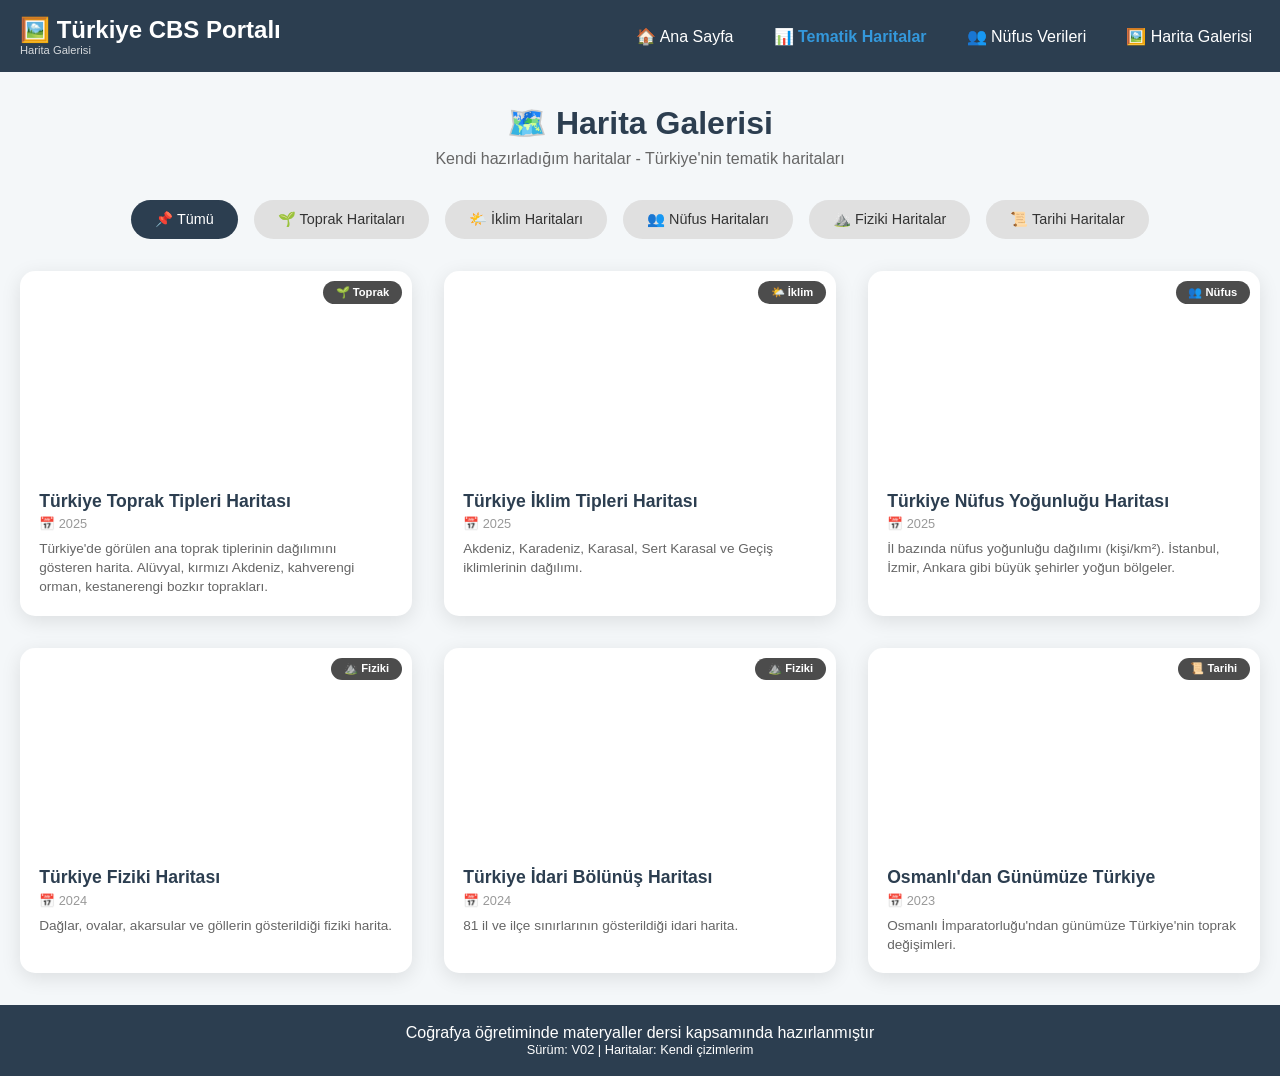
==== galeri.html @ a26d6389 "Add files via upload" ====
<!DOCTYPE html>
<html lang="tr">
<head>
    <meta charset="UTF-8">
    <meta name="viewport" content="width=device-width, initial-scale=1.0">
    <title>Harita Galerisi | Türkiye CBS Portalı</title>
    <link rel="stylesheet" href="https://unpkg.com/leaflet@1.9.4/dist/leaflet.css" />
    <script src="https://unpkg.com/leaflet@1.9.4/dist/leaflet.js"></script>
    <style>
        * { margin: 0; padding: 0; box-sizing: border-box; }
        body { font-family: 'Segoe UI', sans-serif; background: #f4f7f9; }
        .navbar { background: #2c3e50; color: white; padding: 1rem 0; position: sticky; top: 0; z-index: 1000; }
        .container { max-width: 1400px; margin: 0 auto; padding: 0 20px; }
        .navbar .container { display: flex; justify-content: space-between; align-items: center; flex-wrap: wrap; gap: 1rem; }
        .logo h1 { font-size: 1.5rem; color: white; }
        .logo p { font-size: 0.7rem; opacity: 0.8; }
        .nav-menu { display: flex; list-style: none; gap: 1.5rem; flex-wrap: wrap; }
        .nav-menu a { color: white; text-decoration: none; padding: 0.5rem; transition: color 0.3s; }
        .nav-menu a:hover, .nav-menu a.active { color: #3498db; font-weight: bold; }
        
        .galeri-container { max-width: 1400px; margin: 2rem auto; padding: 0 20px; }
        .galeri-header { text-align: center; margin-bottom: 2rem; }
        .galeri-header h1 { font-size: 2rem; color: #2c3e50; margin-bottom: 0.5rem; }
        .galeri-header p { color: #666; }
        
        /* Kategori Filtreleme */
        .kategori-filtre {
            display: flex;
            gap: 1rem;
            justify-content: center;
            margin-bottom: 2rem;
            flex-wrap: wrap;
        }
        .kategori-btn {
            padding: 0.7rem 1.5rem;
            border: none;
            border-radius: 30px;
            background: #e0e0e0;
            color: #333;
            cursor: pointer;
            font-size: 0.9rem;
            transition: all 0.3s;
        }
        .kategori-btn:hover, .kategori-btn.active {
            background: #2c3e50;
            color: white;
        }
        
        /* Galeri Izgarası */
        .galeri-grid {
            display: grid;
            grid-template-columns: repeat(auto-fill, minmax(320px, 1fr));
            gap: 2rem;
            margin-bottom: 2rem;
        }
        
        /* Harita Kartı */
        .harita-kart {
            background: white;
            border-radius: 15px;
            overflow: hidden;
            box-shadow: 0 5px 20px rgba(0,0,0,0.1);
            transition: transform 0.3s, box-shadow 0.3s;
            cursor: pointer;
        }
        .harita-kart:hover {
            transform: translateY(-5px);
            box-shadow: 0 15px 35px rgba(0,0,0,0.15);
        }
        .harita-resim {
            width: 100%;
            height: 200px;
            background-size: cover;
            background-position: center;
            position: relative;
        }
        .harita-kategori-etiketi {
            position: absolute;
            top: 10px;
            right: 10px;
            background: rgba(0,0,0,0.7);
            color: white;
            padding: 0.3rem 0.8rem;
            border-radius: 20px;
            font-size: 0.7rem;
            font-weight: 600;
        }
        .harita-bilgi {
            padding: 1.2rem;
        }
        .harita-baslik {
            font-size: 1.1rem;
            font-weight: bold;
            color: #2c3e50;
            margin-bottom: 0.3rem;
        }
        .harita-tarih {
            font-size: 0.8rem;
            color: #999;
            margin-bottom: 0.5rem;
        }
        .harita-aciklama {
            font-size: 0.85rem;
            color: #666;
            line-height: 1.4;
        }
        
        /* Modal (Büyük Görünüm) */
        .modal {
            display: none;
            position: fixed;
            top: 0;
            left: 0;
            width: 100%;
            height: 100%;
            background: rgba(0,0,0,0.9);
            z-index: 2000;
            cursor: pointer;
            align-items: center;
            justify-content: center;
        }
        .modal.active {
            display: flex;
        }
        .modal img {
            max-width: 90%;
            max-height: 90%;
            border-radius: 10px;
        }
        .modal-close {
            position: absolute;
            top: 20px;
            right: 40px;
            color: white;
            font-size: 40px;
            cursor: pointer;
            transition: 0.3s;
        }
        .modal-close:hover {
            color: #e74c3c;
        }
        .modal-caption {
            position: absolute;
            bottom: 30px;
            left: 0;
            right: 0;
            text-align: center;
            color: white;
            background: rgba(0,0,0,0.7);
            padding: 1rem;
            margin: 0 20px;
            border-radius: 10px;
        }
        
        /* Boş Durum */
        .bos-mesaj {
            text-align: center;
            padding: 4rem;
            background: white;
            border-radius: 15px;
            color: #666;
        }
        .bos-mesaj h3 { color: #2c3e50; margin-bottom: 0.5rem; }
        
        footer { background: #2c3e50; color: white; text-align: center; padding: 1.2rem 0; margin-top: 2rem; }
        
        @media (max-width: 768px) {
            .galeri-grid { grid-template-columns: 1fr; }
            .modal-close { top: 10px; right: 20px; font-size: 30px; }
        }
    </style>
</head>
<body>
    <nav class="navbar">
    <div class="container">
        <div class="logo">
            <h1>🖼️ Türkiye CBS Portalı</h1>
            <p>Harita Galerisi</p>
        </div>
         <ul class="nav-menu">
                <li><a href="index.html">🏠 Ana Sayfa</a></li>
                <li><a href="tematik.html" class="active">📊 Tematik Haritalar</a></li>
                <li><a href="nüfus.html">👥 Nüfus Verileri</a></li>
                <li><a href="galeri.html">🖼️ Harita Galerisi</a></li>
            </ul>
    </div>
</nav>

    <main>
        <div class="galeri-container">
            <div class="galeri-header">
                <h1>🗺️ Harita Galerisi</h1>
                <p>Kendi hazırladığım haritalar - Türkiye'nin tematik haritaları</p>
            </div>

            <!-- Kategori Filtreleme -->
            <div class="kategori-filtre">
                <button class="kategori-btn active" data-kategori="tum">📌 Tümü</button>
                <button class="kategori-btn" data-kategori="toprak">🌱 Toprak Haritaları</button>
                <button class="kategori-btn" data-kategori="iklim">🌤️ İklim Haritaları</button>
                <button class="kategori-btn" data-kategori="nufus">👥 Nüfus Haritaları</button>
                <button class="kategori-btn" data-kategori="fiziki">⛰️ Fiziki Haritalar</button>
                <button class="kategori-btn" data-kategori="tarihi">📜 Tarihi Haritalar</button>
            </div>

            <!-- Galeri Izgarası -->
            <div id="galeriGrid" class="galeri-grid"></div>
        </div>
    </main>

    <!-- Modal (Büyük görünüm) -->
    <div id="modal" class="modal">
        <span class="modal-close">&times;</span>
        <img id="modalImg" src="" alt="">
        <div id="modalCaption" class="modal-caption"></div>
    </div>

    <footer>
        <div class="container">
            <p>Coğrafya öğretiminde materyaller dersi kapsamında hazırlanmıştır</p>
            <p style="font-size:0.8rem;">Sürüm: V02 | Haritalar: Kendi çizimlerim</p>
        </div>
    </footer>

    <script>
        // ==================== HARİTA VERİLERİ ====================
        // Buraya kendi haritalarını ekleyeceksin!
        // resim: "dosyaadi.jpg" şeklinde ana klasördeki resimleri gösterecek
        
        const haritaVerileri = [
            {
                id: 1,
                baslik: "Türkiye Toprak Tipleri Haritası",
                aciklama: "Türkiye'de görülen ana toprak tiplerinin dağılımını gösteren harita. Alüvyal, kırmızı Akdeniz, kahverengi orman, kestanerengi bozkır toprakları.",
                kategori: "toprak",
                resim: "toprak_tipleri.jpg",
                tarih: "2025",
                detay: "Kendi çizimim - ArcGIS Pro kullanılarak hazırlanmıştır."
            },
            {
                id: 2,
                baslik: "Türkiye İklim Tipleri Haritası",
                aciklama: "Akdeniz, Karadeniz, Karasal, Sert Karasal ve Geçiş iklimlerinin dağılımı.",
                kategori: "iklim",
                resim: "iklim_tipleri.jpg",
                tarih: "2025",
                detay: "MGM verileri baz alınarak hazırlanmıştır."
            },
            {
                id: 3,
                baslik: "Türkiye Nüfus Yoğunluğu Haritası",
                aciklama: "İl bazında nüfus yoğunluğu dağılımı (kişi/km²). İstanbul, İzmir, Ankara gibi büyük şehirler yoğun bölgeler.",
                kategori: "nufus",
                resim: "nufus_yogunlugu.jpg",
                tarih: "2025",
                detay: "TÜİK 2025 verilerine göre hazırlanmıştır."
            },
            {
                id: 4,
                baslik: "Türkiye Fiziki Haritası",
                aciklama: "Dağlar, ovalar, akarsular ve göllerin gösterildiği fiziki harita.",
                kategori: "fiziki",
                resim: "fiziki_harita.jpg",
                tarih: "2024",
                detay: "Sayısal yükseklik modeli kullanılarak hazırlanmıştır."
            },
            {
                id: 5,
                baslik: "Türkiye İdari Bölünüş Haritası",
                aciklama: "81 il ve ilçe sınırlarının gösterildiği idari harita.",
                kategori: "fiziki",
                resim: "idari_bolunus.jpg",
                tarih: "2024",
                detay: "ArcGIS Pro ile hazırlanmıştır."
            },
            {
                id: 6,
                baslik: "Osmanlı'dan Günümüze Türkiye",
                aciklama: "Osmanlı İmparatorluğu'ndan günümüze Türkiye'nin toprak değişimleri.",
                kategori: "tarihi",
                resim: "tarihi_harita.jpg",
                tarih: "2023",
                detay: "Tarih atlasından derlenmiştir."
            }
        ];

        let aktifKategori = 'tum';

        // ==================== GALERİYİ OLUŞTUR ====================
        function galeriyiOlustur() {
            const grid = document.getElementById('galeriGrid');
            
            // Filtreleme
            let filtrelenmis = haritaVerileri;
            if (aktifKategori !== 'tum') {
                filtrelenmis = haritaVerileri.filter(h => h.kategori === aktifKategori);
            }
            
            if (filtrelenmis.length === 0) {
                grid.innerHTML = `
                    <div class="bos-mesaj">
                        <h3>📭 Bu kategoride henüz harita yok</h3>
                        <p>Yeni haritalar eklenecektir.</p>
                    </div>
                `;
                return;
            }
            
            // Kartları oluştur
            grid.innerHTML = filtrelenmis.map(harita => `
                <div class="harita-kart" data-id="${harita.id}" data-kategori="${harita.kategori}">
                    <div class="harita-resim" style="background-image: url('${harita.resim}')">
                        <span class="harita-kategori-etiketi">${kategoriAdi(harita.kategori)}</span>
                    </div>
                    <div class="harita-bilgi">
                        <div class="harita-baslik">${harita.baslik}</div>
                        <div class="harita-tarih">📅 ${harita.tarih}</div>
                        <div class="harita-aciklama">${harita.aciklama}</div>
                    </div>
                </div>
            `).join('');
            
            // Kartlara tıklama olayı ekle
            document.querySelectorAll('.harita-kart').forEach(kart => {
                kart.addEventListener('click', () => {
                    const id = parseInt(kart.getAttribute('data-id'));
                    const harita = haritaVerileri.find(h => h.id === id);
                    if (harita) {
                        modalGoster(harita);
                    }
                });
            });
        }

        function kategoriAdi(kategori) {
            const adlar = {
                'toprak': '🌱 Toprak',
                'iklim': '🌤️ İklim',
                'nufus': '👥 Nüfus',
                'fiziki': '⛰️ Fiziki',
                'tarihi': '📜 Tarihi'
            };
            return adlar[kategori] || kategori;
        }

        // ==================== MODAL ====================
        function modalGoster(harita) {
            const modal = document.getElementById('modal');
            const img = document.getElementById('modalImg');
            const caption = document.getElementById('modalCaption');
            
            img.src = harita.resim;
            caption.innerHTML = `
                <strong>${harita.baslik}</strong><br>
                ${harita.aciklama}<br>
                <small>📅 ${harita.tarih} | ${harita.detay || ''}</small>
            `;
            modal.classList.add('active');
        }

        // Modal kapatma
        document.getElementById('modal').addEventListener('click', function(e) {
            if (e.target === this || e.target.classList.contains('modal-close')) {
                this.classList.remove('active');
            }
        });
        document.addEventListener('keydown', function(e) {
            if (e.key === 'Escape') {
                document.getElementById('modal').classList.remove('active');
            }
        });

        // ==================== FİLTRELEME ====================
        document.querySelectorAll('.kategori-btn').forEach(btn => {
            btn.addEventListener('click', function() {
                document.querySelectorAll('.kategori-btn').forEach(b => b.classList.remove('active'));
                this.classList.add('active');
                aktifKategori = this.getAttribute('data-kategori');
                galeriyiOlustur();
            });
        });

        // ==================== BAŞLAT ====================
        document.addEventListener('DOMContentLoaded', function() {
            galeriyiOlustur();
            console.log('🖼️ Harita Galerisi hazır!');
        });
    </script>
</body>
</html>
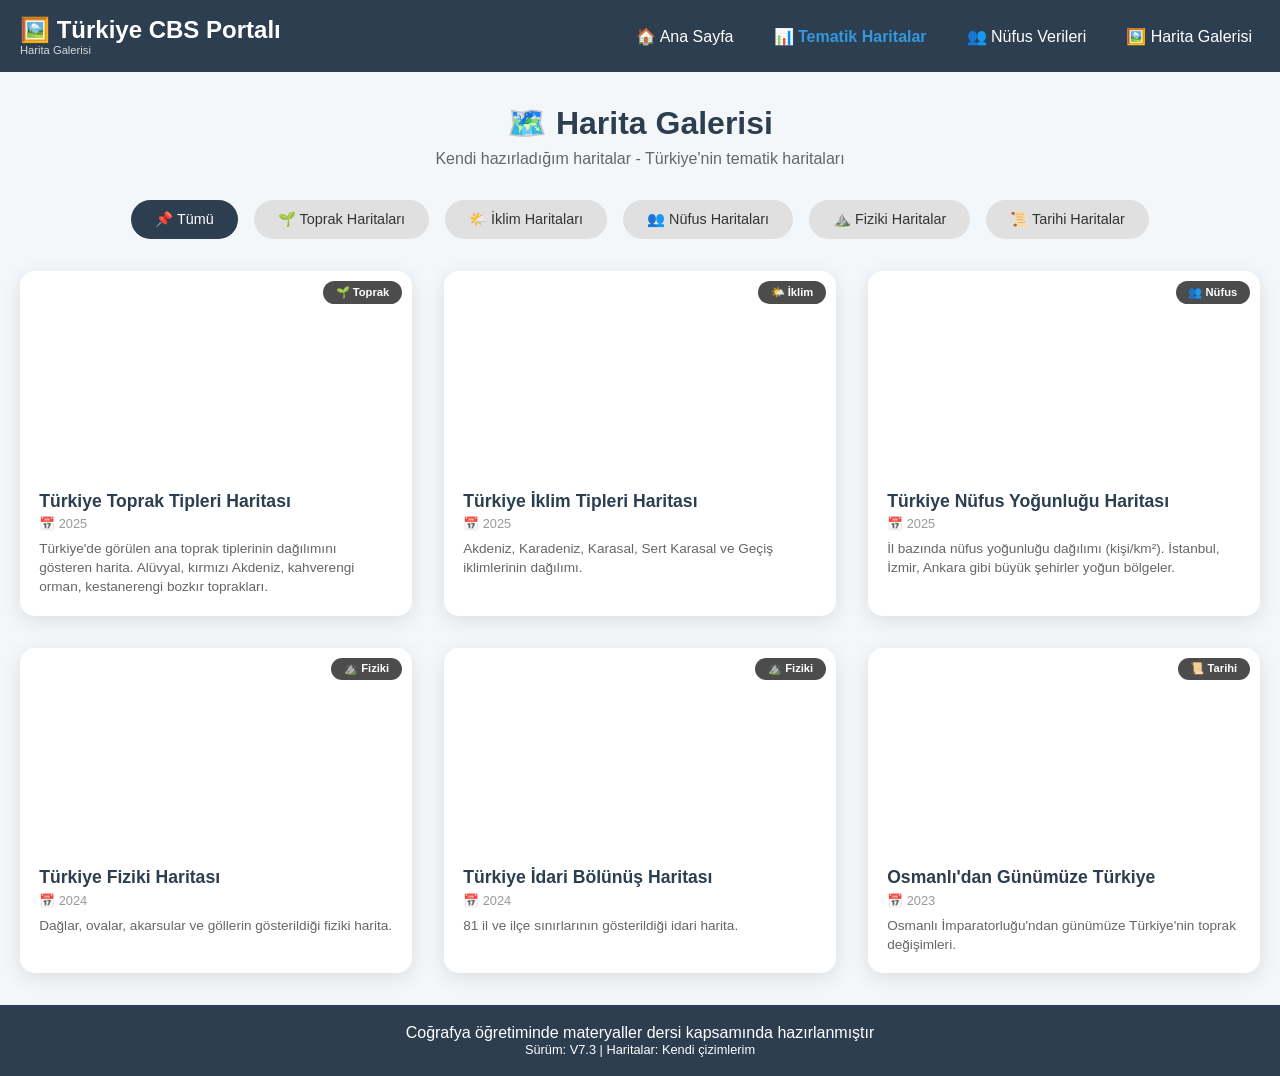
==== commit 642315f0: "Add files via upload" ====
--- a/galeri.html
+++ b/galeri.html
@@ -218,7 +218,7 @@
     <footer>
         <div class="container">
             <p>Coğrafya öğretiminde materyaller dersi kapsamında hazırlanmıştır</p>
-            <p style="font-size:0.8rem;">Sürüm: V02 | Haritalar: Kendi çizimlerim</p>
+            <p style="font-size:0.8rem;">Sürüm: V7.3 | Haritalar: Kendi çizimlerim</p>
         </div>
     </footer>
 
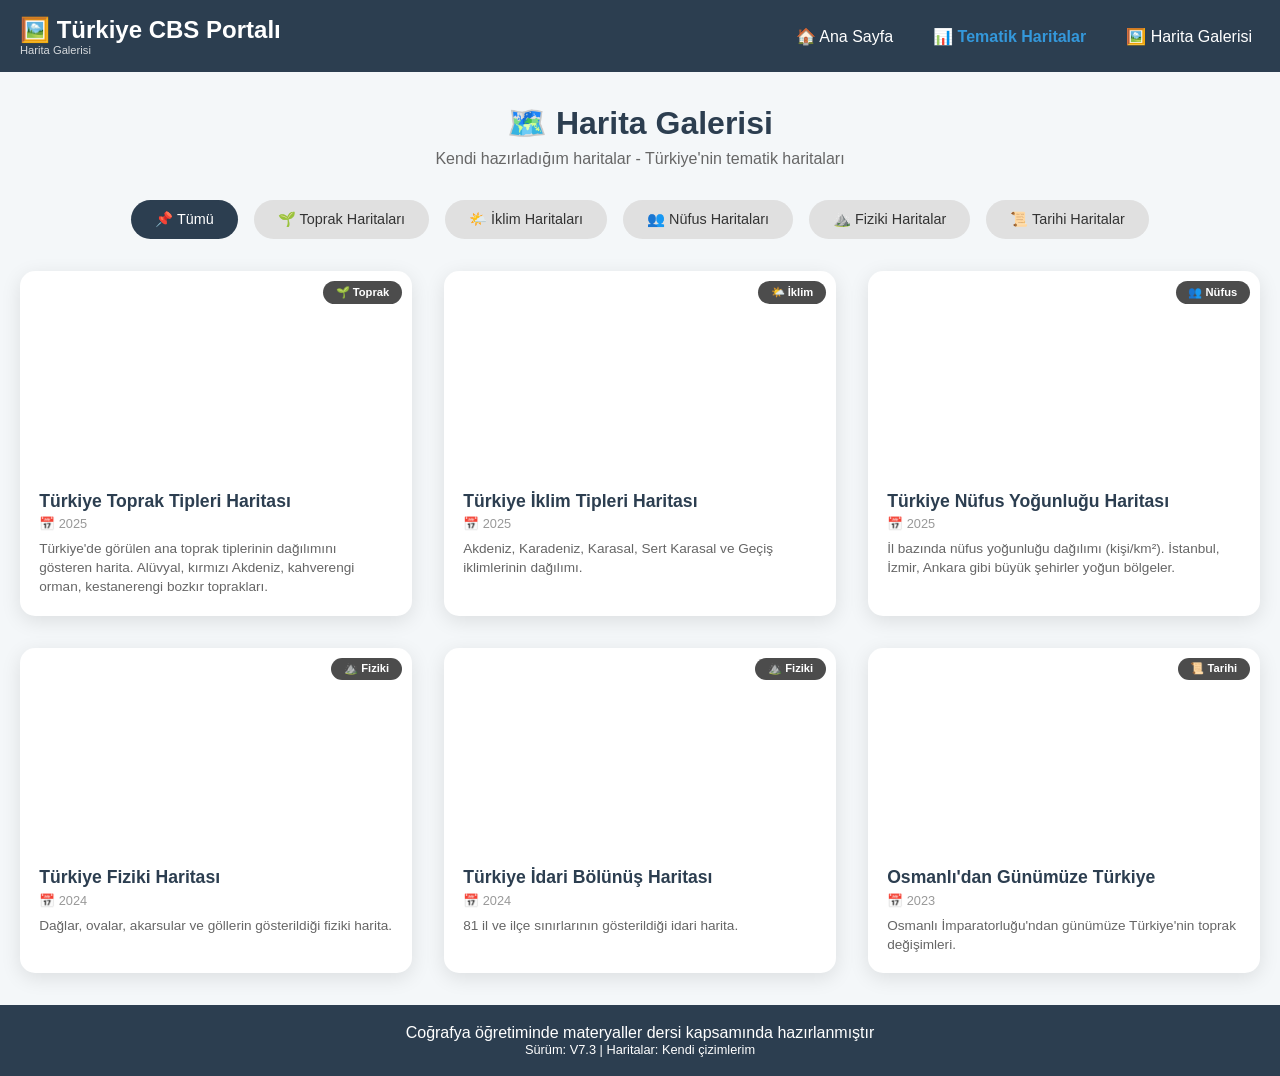
==== commit 1782573c: "Add files via upload" ====
--- a/galeri.html
+++ b/galeri.html
@@ -180,7 +180,6 @@
          <ul class="nav-menu">
                 <li><a href="index.html">🏠 Ana Sayfa</a></li>
                 <li><a href="tematik.html" class="active">📊 Tematik Haritalar</a></li>
-                <li><a href="nüfus.html">👥 Nüfus Verileri</a></li>
                 <li><a href="galeri.html">🖼️ Harita Galerisi</a></li>
             </ul>
     </div>
